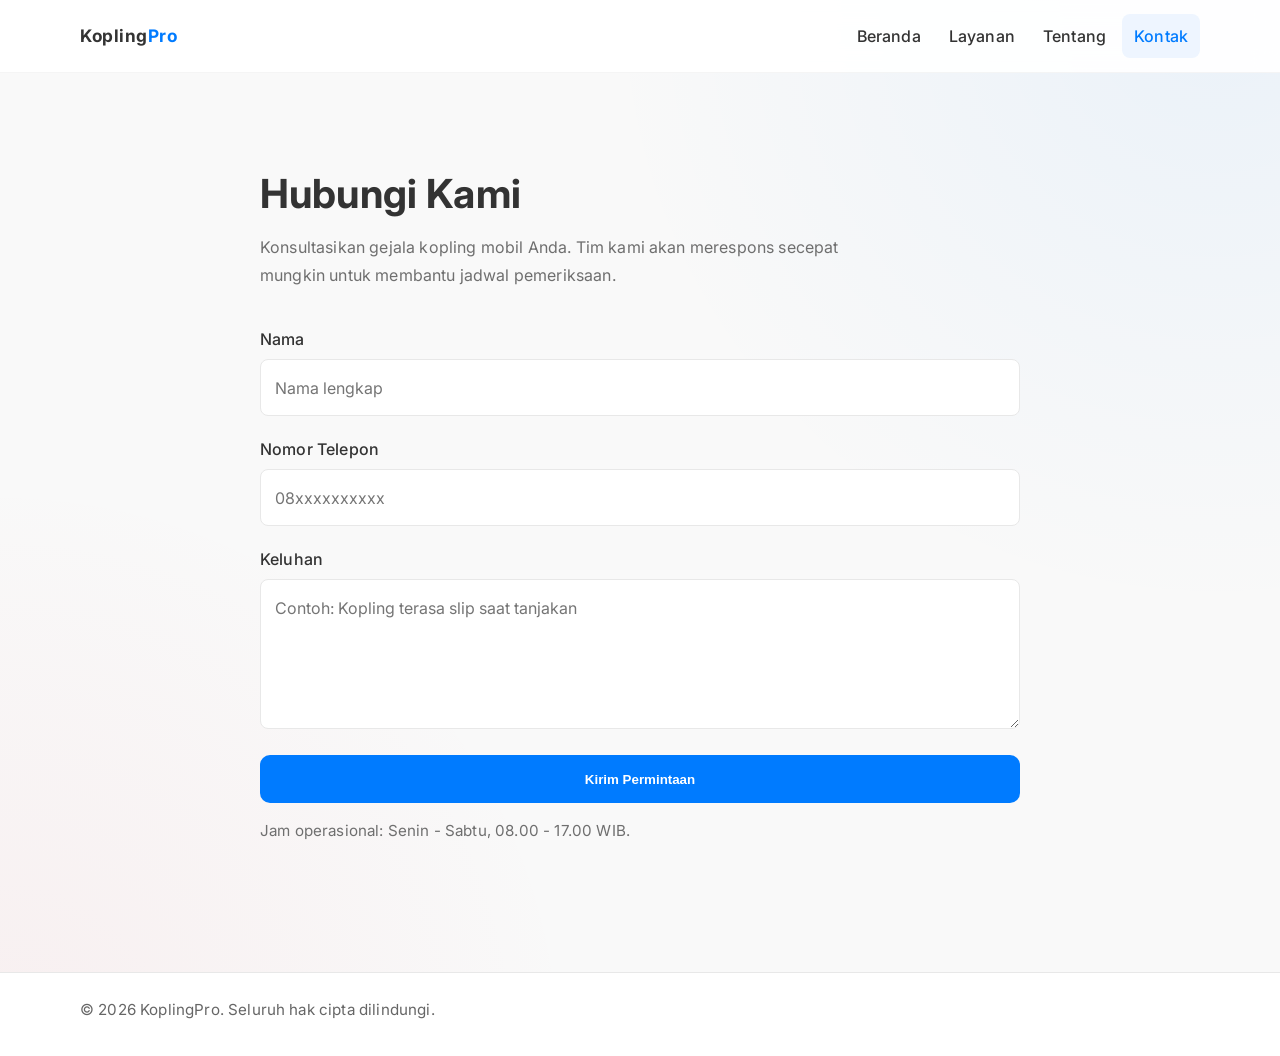
==== kontak.html @ 07fee78d "first commit" ====
<!doctype html>
<html lang="id">
  <head>
    <meta charset="UTF-8" />
    <meta name="viewport" content="width=device-width, initial-scale=1.0" />
    <meta
      name="description"
      content="Hubungi Bengkel Kopling Pro untuk konsultasi masalah kopling mobil Anda dan jadwalkan pemeriksaan."
    />
    <title>Bengkel Kopling Pro | Kontak</title>
    <link rel="stylesheet" href="style.css" />
  </head>
  <body>
    <header class="site-header">
      <div class="container nav">
        <a class="logo" href="index.html">Kopling<span>Pro</span></a>
        <button class="nav-toggle" aria-label="Buka menu" aria-expanded="false">
          <span class="hamburger"></span>
        </button>
        <ul class="nav-menu">
          <li><a href="index.html">Beranda</a></li>
          <li><a href="layanan.html">Layanan</a></li>
          <li><a href="tentang.html">Tentang</a></li>
          <li><a class="active" href="kontak.html">Kontak</a></li>
        </ul>
      </div>
    </header>

    <main class="page-section">
      <div class="container contact-wrap">
        <h1 class="section-title">Hubungi Kami</h1>
        <p class="section-intro">
          Konsultasikan gejala kopling mobil Anda. Tim kami akan merespons secepat mungkin untuk membantu jadwal
          pemeriksaan.
        </p>

        <form>
          <div class="form-group">
            <label for="nama">Nama</label>
            <input id="nama" type="text" name="nama" placeholder="Nama lengkap" required />
          </div>
          <div class="form-group">
            <label for="telepon">Nomor Telepon</label>
            <input id="telepon" type="tel" name="telepon" placeholder="08xxxxxxxxxx" required />
          </div>
          <div class="form-group">
            <label for="pesan">Keluhan</label>
            <textarea id="pesan" name="pesan" placeholder="Contoh: Kopling terasa slip saat tanjakan" required></textarea>
          </div>
          <button class="btn btn-primary btn-block" type="submit">Kirim Permintaan</button>
          <p class="note">Jam operasional: Senin - Sabtu, 08.00 - 17.00 WIB.</p>
        </form>
      </div>
    </main>

    <footer class="site-footer">
      <div class="container">&copy; <span id="year"></span> KoplingPro. Seluruh hak cipta dilindungi.</div>
    </footer>

    <script src="script.js"></script>
  </body>
</html>
---- style.css ----
@import url('https://fonts.googleapis.com/css2?family=Inter:wght@400;500;600;700&display=swap');

:root {
  --bg: #f9f9f9;
  --surface: #ffffff;
  --text: #333333;
  --muted: #6f6f6f;
  --border: #e8e8e8;
  --accent: #007bff;
  --accent-alt: #dc3545;
  --radius: 10px;
  --shadow-soft: 0 8px 20px rgba(0, 0, 0, 0.04);
  --container: 1120px;
}

* {
  box-sizing: border-box;
  margin: 0;
  padding: 0;
}

html {
  scroll-behavior: smooth;
}

body {
  font-family: 'Inter', sans-serif;
  background: radial-gradient(circle at 95% 0%, rgba(0, 123, 255, 0.06), transparent 38%),
    radial-gradient(circle at 0% 100%, rgba(220, 53, 69, 0.05), transparent 35%),
    var(--bg);
  color: var(--text);
  line-height: 1.75;
  letter-spacing: 0.01em;
}

img {
  max-width: 100%;
  display: block;
}

a {
  color: inherit;
  text-decoration: none;
}

.container {
  width: min(100% - 2.5rem, var(--container));
  margin-inline: auto;
}

.site-header {
  position: sticky;
  top: 0;
  z-index: 50;
  background: rgba(255, 255, 255, 0.92);
  backdrop-filter: blur(12px);
  border-bottom: 1px solid rgba(0, 0, 0, 0.04);
}

.nav {
  min-height: 72px;
  display: flex;
  align-items: center;
  justify-content: space-between;
}

.logo {
  font-size: 1.08rem;
  font-weight: 700;
  letter-spacing: 0.03em;
}

.logo span {
  color: var(--accent);
}

.nav-toggle {
  width: 44px;
  height: 44px;
  border: 0;
  border-radius: 8px;
  background: transparent;
  display: grid;
  place-items: center;
  cursor: pointer;
}

.hamburger,
.hamburger::before,
.hamburger::after {
  width: 22px;
  height: 2px;
  border-radius: 2px;
  background: var(--text);
  transition: transform 0.25s ease;
  content: '';
  display: block;
}

.hamburger {
  position: relative;
}

.hamburger::before {
  position: absolute;
  transform: translateY(-7px);
}

.hamburger::after {
  position: absolute;
  transform: translateY(7px);
}

.nav-toggle[aria-expanded='true'] .hamburger {
  background: transparent;
}

.nav-toggle[aria-expanded='true'] .hamburger::before {
  transform: rotate(45deg);
}

.nav-toggle[aria-expanded='true'] .hamburger::after {
  transform: rotate(-45deg);
}

.nav-menu {
  position: fixed;
  top: 72px;
  left: 0;
  right: 0;
  background: rgba(255, 255, 255, 0.98);
  border-bottom: 1px solid var(--border);
  list-style: none;
  padding: 1.1rem 1.25rem 1.4rem;
  display: grid;
  gap: 0.45rem;
  transform: translateY(-130%);
  transition: transform 0.3s ease;
}

.nav-menu.is-open {
  transform: translateY(0);
}

.nav-menu a {
  display: block;
  padding: 0.7rem 0.8rem;
  border-radius: 8px;
  font-weight: 500;
}

.nav-menu a:hover {
  background: #f4f8ff;
  color: var(--accent);
}

.nav-menu a.active {
  background: #eef5ff;
  color: var(--accent);
}

.page-section {
  padding: 4.75rem 0;
}

.section-title {
  font-size: clamp(1.75rem, 2.2vw + 1rem, 2.5rem);
  line-height: 1.25;
  margin-bottom: 0.85rem;
}

.section-intro {
  max-width: 58ch;
  color: var(--muted);
  margin-bottom: 2.25rem;
}

.hero {
  min-height: calc(100vh - 72px);
  display: grid;
  place-items: center;
  padding: 4rem 0 3rem;
}

.hero-content {
  max-width: 720px;
}

.eyebrow {
  font-size: 0.85rem;
  font-weight: 600;
  letter-spacing: 0.12em;
  text-transform: uppercase;
  color: var(--accent);
  margin-bottom: 0.8rem;
}

.hero h1 {
  font-size: clamp(2.1rem, 4.8vw, 4rem);
  line-height: 1.15;
  margin-bottom: 1.15rem;
}

.hero p {
  color: var(--muted);
  max-width: 62ch;
  margin-bottom: 2rem;
}

.btn {
  display: inline-flex;
  align-items: center;
  justify-content: center;
  min-height: 48px;
  padding: 0.82rem 1.25rem;
  border: 1px solid transparent;
  border-radius: 10px;
  font-weight: 600;
  transition: transform 0.2s ease, box-shadow 0.2s ease, background-color 0.2s ease;
}

.btn-primary {
  background: var(--accent);
  color: #ffffff;
}

.btn-primary:hover {
  transform: translateY(-1px);
  box-shadow: 0 10px 20px rgba(0, 123, 255, 0.2);
}

.grid {
  display: grid;
  gap: 1rem;
}

.testimonial-card,
.service-card,
.info-card,
.clutch-card {
  background: var(--surface);
  border: 1px solid var(--border);
  border-radius: var(--radius);
  padding: 1.25rem;
  box-shadow: var(--shadow-soft);
}

.clutch-card {
  padding: 1.35rem;
}

.clutch-card h3 {
  font-size: 1.03rem;
  margin-bottom: 0.42rem;
}

.clutch-card p {
  color: var(--muted);
}

.testimonial-card p {
  color: var(--muted);
  margin-bottom: 0.85rem;
}

.testimonial-card h3 {
  font-size: 1rem;
}

.service-card {
  padding: 1.4rem;
}

.service-card .icon-wrap {
  width: 48px;
  height: 48px;
  border-radius: 12px;
  border: 1px solid #d9e6ff;
  display: grid;
  place-items: center;
  margin-bottom: 1rem;
  color: var(--accent);
}

.service-card h3 {
  margin-bottom: 0.45rem;
  font-size: 1.05rem;
}

.service-card p {
  color: var(--muted);
}

.about-layout {
  display: grid;
  gap: 1rem;
}

.visual-placeholder {
  min-height: 280px;
  border-radius: var(--radius);
  border: 1px dashed #d6d6d6;
  background: linear-gradient(145deg, #ffffff, #f3f5f7);
  display: grid;
  place-items: center;
  text-align: center;
  padding: 1.2rem;
  color: #7b7b7b;
}

.visual-placeholder h3 {
  font-size: 1.25rem;
  color: #555555;
}

.contact-wrap {
  max-width: 760px;
}

.form-group {
  margin-bottom: 1.15rem;
}

label {
  display: block;
  font-weight: 500;
  margin-bottom: 0.4rem;
}

input,
textarea {
  width: 100%;
  border: 1px solid var(--border);
  border-radius: 8px;
  padding: 0.85rem 0.9rem;
  font: inherit;
  background: #fff;
  transition: border-color 0.2s ease, box-shadow 0.2s ease;
}

input:focus,
textarea:focus {
  outline: none;
  border-color: var(--accent);
  box-shadow: 0 0 0 3px rgba(0, 123, 255, 0.14);
}

textarea {
  min-height: 150px;
  resize: vertical;
}

.btn-block {
  width: 100%;
}

.note {
  margin-top: 0.9rem;
  color: var(--muted);
  font-size: 0.95rem;
}

.site-footer {
  border-top: 1px solid var(--border);
  padding: 1.5rem 0 2rem;
  margin-top: 2rem;
  color: #666666;
  font-size: 0.95rem;
  background: #ffffff;
}

@media (min-width: 760px) {
  .nav-toggle {
    display: none;
  }

  .nav-menu {
    position: static;
    transform: none;
    border: 0;
    background: transparent;
    padding: 0;
    display: flex;
    align-items: center;
    gap: 0.25rem;
  }

  .nav-menu a {
    padding: 0.52rem 0.75rem;
  }

  .grid.testimonial-grid {
    grid-template-columns: repeat(3, minmax(0, 1fr));
  }

  .grid.service-grid {
    grid-template-columns: repeat(2, minmax(0, 1fr));
  }

  .grid.clutch-grid {
    grid-template-columns: repeat(2, minmax(0, 1fr));
  }

  .about-layout {
    grid-template-columns: 1.2fr 1fr;
    align-items: center;
  }
}

@media (min-width: 1024px) {
  .page-section {
    padding: 6rem 0;
  }

  .grid.service-grid {
    grid-template-columns: repeat(3, minmax(0, 1fr));
  }

  .grid.clutch-grid {
    grid-template-columns: repeat(3, minmax(0, 1fr));
  }
}
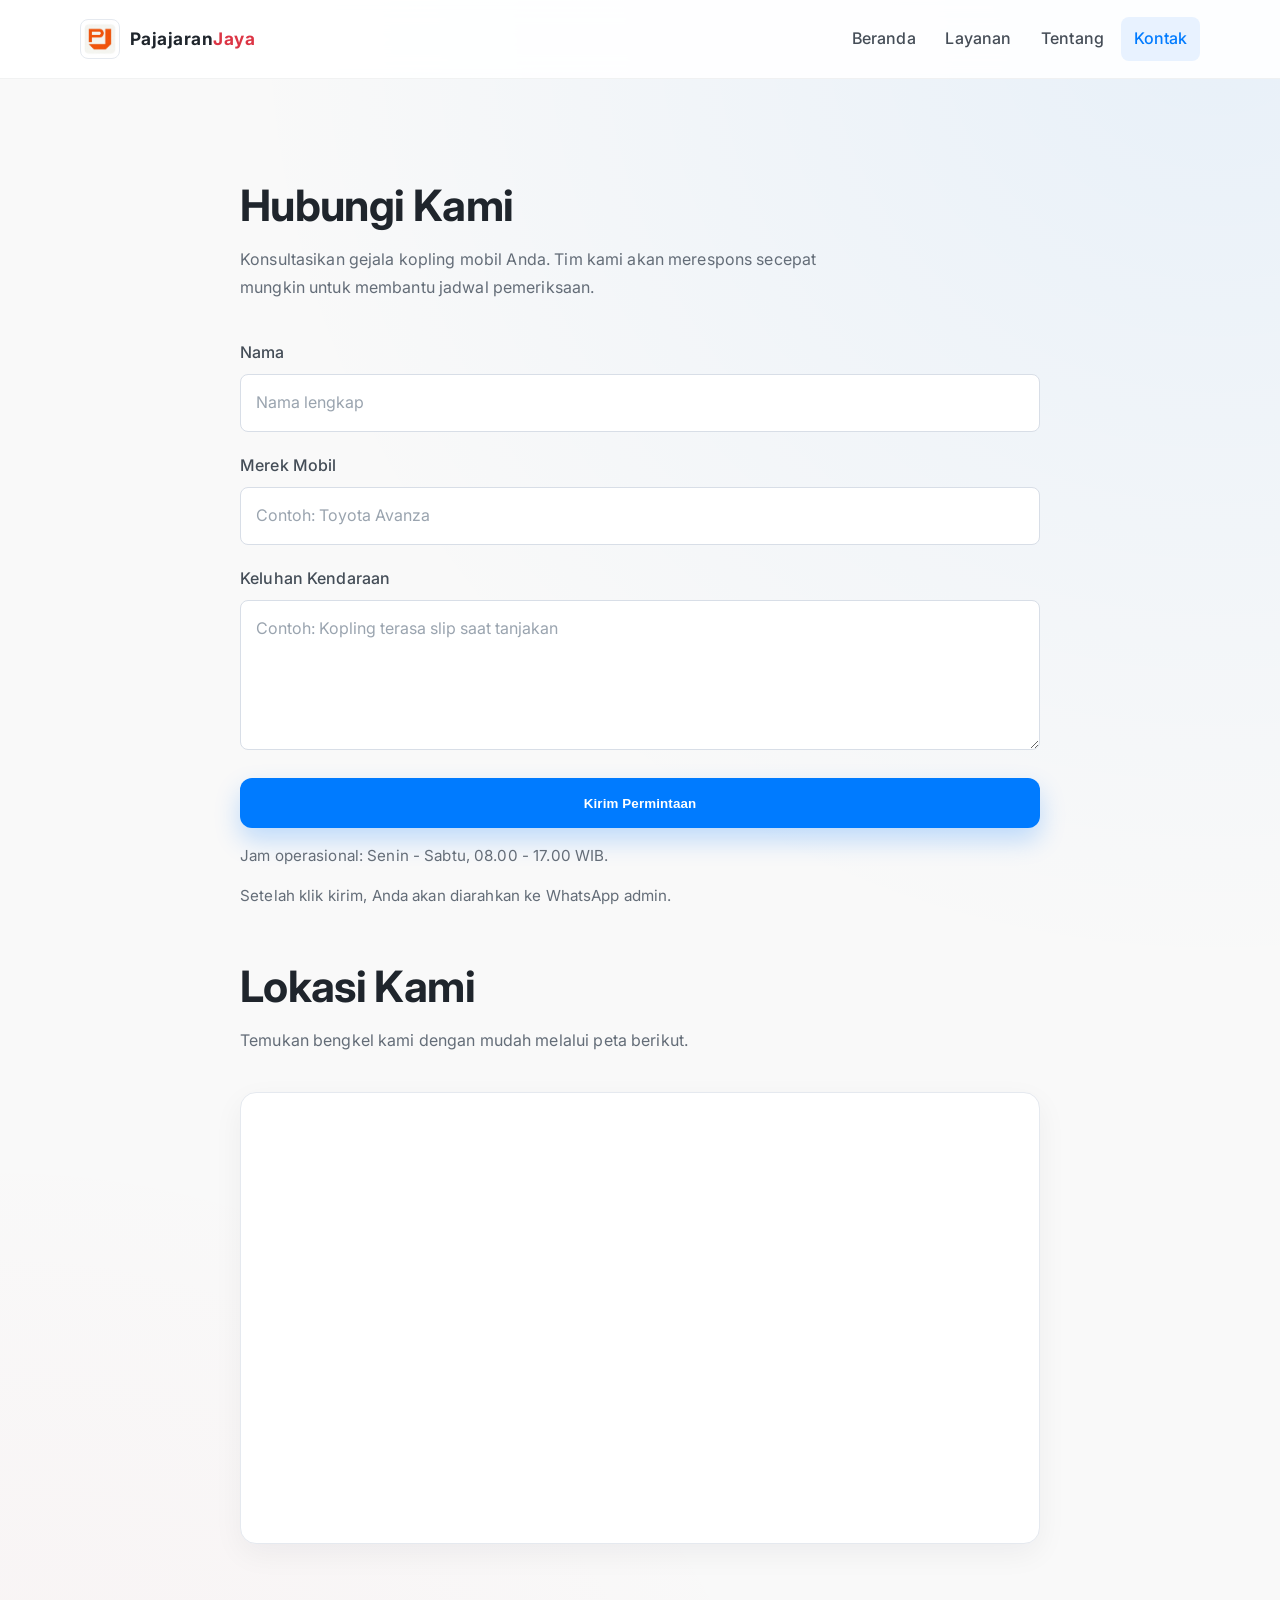
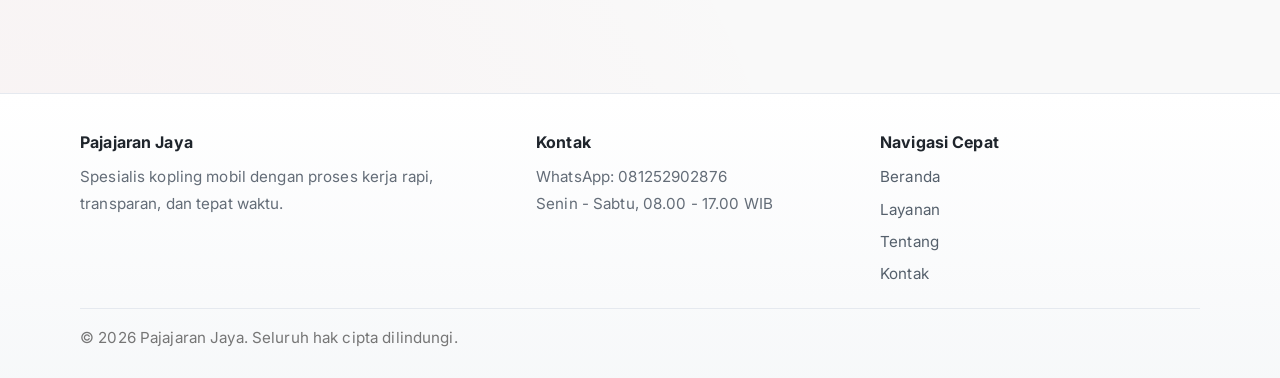
==== commit 332e59dc: "beres 1" ====
--- a/kontak.html
+++ b/kontak.html
@@ -5,15 +5,18 @@
     <meta name="viewport" content="width=device-width, initial-scale=1.0" />
     <meta
       name="description"
-      content="Hubungi Bengkel Kopling Pro untuk konsultasi masalah kopling mobil Anda dan jadwalkan pemeriksaan."
+      content="Hubungi Bengkel  untuk konsultasi masalah kopling mobil Anda dan jadwalkan pemeriksaan."
     />
-    <title>Bengkel Kopling Pro | Kontak</title>
+    <title>Bengkel Pajajaran Jaya Kontak</title>
     <link rel="stylesheet" href="style.css" />
   </head>
   <body>
     <header class="site-header">
       <div class="container nav">
-        <a class="logo" href="index.html">Kopling<span>Pro</span></a>
+        <a class="logo" href="index.html" aria-label="Pajajaran Jaya - Beranda">
+          <img class="logo-mark" src="tempat/logo.png" alt="Logo Pajajaran Jaya" />
+          <span class="logo-text">Pajajaran<span>Jaya</span></span>
+        </a>
         <button class="nav-toggle" aria-label="Buka menu" aria-expanded="false">
           <span class="hamburger"></span>
         </button>
@@ -34,27 +37,65 @@
           pemeriksaan.
         </p>
 
-        <form>
+        <form id="wa-contact-form">
           <div class="form-group">
             <label for="nama">Nama</label>
             <input id="nama" type="text" name="nama" placeholder="Nama lengkap" required />
           </div>
           <div class="form-group">
-            <label for="telepon">Nomor Telepon</label>
-            <input id="telepon" type="tel" name="telepon" placeholder="08xxxxxxxxxx" required />
+            <label for="merek-mobil">Merek Mobil</label>
+            <input id="merek-mobil" type="text" name="merek_mobil" placeholder="Contoh: Toyota Avanza" required />
           </div>
           <div class="form-group">
-            <label for="pesan">Keluhan</label>
+            <label for="pesan">Keluhan Kendaraan</label>
             <textarea id="pesan" name="pesan" placeholder="Contoh: Kopling terasa slip saat tanjakan" required></textarea>
           </div>
           <button class="btn btn-primary btn-block" type="submit">Kirim Permintaan</button>
           <p class="note">Jam operasional: Senin - Sabtu, 08.00 - 17.00 WIB.</p>
+          <p class="note">Setelah klik kirim, Anda akan diarahkan ke WhatsApp admin.</p>
         </form>
+
+        <section class="map-section" aria-label="Lokasi bengkel">
+          <h2 class="section-title">Lokasi Kami</h2>
+          <p class="section-intro">Temukan bengkel kami dengan mudah melalui peta berikut.</p>
+          <div class="map-embed">
+            <iframe
+              src="https://www.google.com/maps/embed?pb=!1m18!1m12!1m3!1d3949.820131284923!2d112.15390479999999!3d-8.1197886!2m3!1f0!2f0!3f0!3m2!1i1024!2i768!4f13.1!3m3!1m2!1s0x2e78ebfa93a4b62b%3A0xb72c8a0e3594ad39!2sPajajaran%20Jaya!5e0!3m2!1sid!2ssg!4v1774678619966!5m2!1sid!2ssg"
+              width="600"
+              height="450"
+              style="border: 0"
+              allowfullscreen=""
+              loading="lazy"
+              referrerpolicy="no-referrer-when-downgrade"
+              title="Lokasi Bengkel Pajajaran Jaya"
+            ></iframe>
+          </div>
+        </section>
       </div>
     </main>
 
     <footer class="site-footer">
-      <div class="container">&copy; <span id="year"></span> KoplingPro. Seluruh hak cipta dilindungi.</div>
+      <div class="container footer-grid">
+        <section>
+          <h3 class="footer-title">Pajajaran Jaya</h3>
+          <p class="footer-text">Spesialis kopling mobil dengan proses kerja rapi, transparan, dan tepat waktu.</p>
+        </section>
+        <section>
+          <h3 class="footer-title">Kontak</h3>
+          <p class="footer-text">WhatsApp: 081252902876</p>
+          <p class="footer-text">Senin - Sabtu, 08.00 - 17.00 WIB</p>
+        </section>
+        <nav aria-label="Navigasi footer">
+          <h3 class="footer-title">Navigasi Cepat</h3>
+          <ul class="footer-links">
+            <li><a href="index.html">Beranda</a></li>
+            <li><a href="layanan.html">Layanan</a></li>
+            <li><a href="tentang.html">Tentang</a></li>
+            <li><a href="kontak.html">Kontak</a></li>
+          </ul>
+        </nav>
+      </div>
+      <div class="container footer-bottom">&copy; <span id="year"></span> Pajajaran Jaya. Seluruh hak cipta dilindungi.</div>
     </footer>
 
     <script src="script.js"></script>
--- a/style.css
+++ b/style.css
@@ -2,14 +2,20 @@
 
 :root {
   --bg: #f9f9f9;
+  --bg-soft: #f4f6f8;
   --surface: #ffffff;
   --text: #333333;
-  --muted: #6f6f6f;
-  --border: #e8e8e8;
+  --text-strong: #1f252c;
+  --muted: #646d78;
+  --border: #e5e9ef;
+  --border-strong: #d8dee7;
   --accent: #007bff;
   --accent-alt: #dc3545;
-  --radius: 10px;
-  --shadow-soft: 0 8px 20px rgba(0, 0, 0, 0.04);
+  --radius-sm: 8px;
+  --radius: 12px;
+  --radius-lg: 16px;
+  --shadow-soft: 0 10px 30px rgba(15, 23, 42, 0.05);
+  --shadow-float: 0 20px 40px rgba(15, 23, 42, 0.08);
   --container: 1120px;
 }
 
@@ -25,12 +31,13 @@
 
 body {
   font-family: 'Inter', sans-serif;
-  background: radial-gradient(circle at 95% 0%, rgba(0, 123, 255, 0.06), transparent 38%),
-    radial-gradient(circle at 0% 100%, rgba(220, 53, 69, 0.05), transparent 35%),
+  background: radial-gradient(circle at 95% 0%, rgba(0, 123, 255, 0.07), transparent 42%),
+    radial-gradient(circle at 0% 100%, rgba(220, 53, 69, 0.04), transparent 36%),
     var(--bg);
   color: var(--text);
-  line-height: 1.75;
-  letter-spacing: 0.01em;
+  line-height: 1.72;
+  letter-spacing: 0.008em;
+  text-rendering: optimizeLegibility;
 }
 
 img {
@@ -41,6 +48,10 @@
 a {
   color: inherit;
   text-decoration: none;
+}
+
+p {
+  margin: 0;
 }
 
 .container {
@@ -52,37 +63,57 @@
   position: sticky;
   top: 0;
   z-index: 50;
-  background: rgba(255, 255, 255, 0.92);
-  backdrop-filter: blur(12px);
-  border-bottom: 1px solid rgba(0, 0, 0, 0.04);
+  background: rgba(255, 255, 255, 0.9);
+  backdrop-filter: blur(14px);
+  border-bottom: 1px solid rgba(31, 37, 44, 0.06);
 }
 
 .nav {
-  min-height: 72px;
+  min-height: 78px;
   display: flex;
   align-items: center;
   justify-content: space-between;
 }
 
 .logo {
+  display: inline-flex;
+  align-items: center;
+  gap: 0.6rem;
   font-size: 1.08rem;
   font-weight: 700;
   letter-spacing: 0.03em;
-}
-
-.logo span {
-  color: var(--accent);
+  color: var(--text-strong);
+}
+
+.logo-mark {
+  width: 40px;
+  height: 40px;
+  object-fit: contain;
+  border-radius: var(--radius-sm);
+  border: 1px solid var(--border);
+  background: #fff;
+  padding: 0.2rem;
+}
+
+.logo-text span {
+  color: var(--accent-alt);
 }
 
 .nav-toggle {
   width: 44px;
   height: 44px;
-  border: 0;
-  border-radius: 8px;
+  border: 1px solid transparent;
+  border-radius: var(--radius-sm);
   background: transparent;
   display: grid;
   place-items: center;
   cursor: pointer;
+  transition: border-color 0.2s ease, background-color 0.2s ease;
+}
+
+.nav-toggle:hover {
+  border-color: var(--border-strong);
+  background: #f5f9ff;
 }
 
 .hamburger,
@@ -125,17 +156,18 @@
 
 .nav-menu {
   position: fixed;
-  top: 72px;
+  top: 78px;
   left: 0;
   right: 0;
   background: rgba(255, 255, 255, 0.98);
   border-bottom: 1px solid var(--border);
   list-style: none;
-  padding: 1.1rem 1.25rem 1.4rem;
-  display: grid;
-  gap: 0.45rem;
+  padding: 1.1rem 1.25rem 1.45rem;
+  display: grid;
+  gap: 0.5rem;
   transform: translateY(-130%);
-  transition: transform 0.3s ease;
+  transition: transform 0.32s ease;
+  box-shadow: 0 16px 34px rgba(15, 23, 42, 0.09);
 }
 
 .nav-menu.is-open {
@@ -144,46 +176,61 @@
 
 .nav-menu a {
   display: block;
-  padding: 0.7rem 0.8rem;
-  border-radius: 8px;
+  padding: 0.72rem 0.84rem;
+  border-radius: var(--radius-sm);
   font-weight: 500;
+  color: #454d57;
+  transition: background-color 0.2s ease, color 0.2s ease;
 }
 
 .nav-menu a:hover {
-  background: #f4f8ff;
-  color: var(--accent);
-}
-
-.nav-menu a.active {
   background: #eef5ff;
   color: var(--accent);
 }
 
+.nav-menu a.active {
+  background: #e8f2ff;
+  color: var(--accent);
+}
+
 .page-section {
-  padding: 4.75rem 0;
+  padding: 5rem 0;
 }
 
 .section-title {
-  font-size: clamp(1.75rem, 2.2vw + 1rem, 2.5rem);
-  line-height: 1.25;
-  margin-bottom: 0.85rem;
+  font-size: clamp(1.78rem, 2.3vw + 1rem, 2.7rem);
+  line-height: 1.2;
+  letter-spacing: -0.015em;
+  color: var(--text-strong);
+  margin-bottom: 0.9rem;
 }
 
 .section-intro {
   max-width: 58ch;
   color: var(--muted);
-  margin-bottom: 2.25rem;
+  margin-bottom: 2.35rem;
 }
 
 .hero {
   min-height: calc(100vh - 72px);
   display: grid;
   place-items: center;
-  padding: 4rem 0 3rem;
+  padding: 4.25rem 0 3.2rem;
+  position: relative;
 }
 
 .hero-content {
-  max-width: 720px;
+  max-width: 760px;
+}
+
+.hero-content::after {
+  content: '';
+  display: block;
+  width: 120px;
+  height: 4px;
+  border-radius: 999px;
+  margin-top: 2rem;
+  background: linear-gradient(90deg, rgba(0, 123, 255, 0.88), rgba(220, 53, 69, 0.45));
 }
 
 .eyebrow {
@@ -197,41 +244,45 @@
 
 .hero h1 {
   font-size: clamp(2.1rem, 4.8vw, 4rem);
-  line-height: 1.15;
-  margin-bottom: 1.15rem;
+  line-height: 1.1;
+  letter-spacing: -0.02em;
+  margin-bottom: 1.2rem;
+  color: var(--text-strong);
 }
 
 .hero p {
   color: var(--muted);
   max-width: 62ch;
-  margin-bottom: 2rem;
+  margin-bottom: 2.1rem;
 }
 
 .btn {
   display: inline-flex;
   align-items: center;
   justify-content: center;
-  min-height: 48px;
-  padding: 0.82rem 1.25rem;
+  min-height: 50px;
+  padding: 0.85rem 1.35rem;
   border: 1px solid transparent;
-  border-radius: 10px;
+  border-radius: var(--radius);
   font-weight: 600;
-  transition: transform 0.2s ease, box-shadow 0.2s ease, background-color 0.2s ease;
+  letter-spacing: 0.01em;
+  transition: transform 0.24s ease, box-shadow 0.24s ease, background-color 0.24s ease;
 }
 
 .btn-primary {
   background: var(--accent);
   color: #ffffff;
+  box-shadow: 0 12px 26px rgba(0, 123, 255, 0.24);
 }
 
 .btn-primary:hover {
-  transform: translateY(-1px);
-  box-shadow: 0 10px 20px rgba(0, 123, 255, 0.2);
+  transform: translateY(-2px);
+  box-shadow: 0 16px 28px rgba(0, 123, 255, 0.3);
 }
 
 .grid {
   display: grid;
-  gap: 1rem;
+  gap: 1.15rem;
 }
 
 .testimonial-card,
@@ -241,17 +292,28 @@
   background: var(--surface);
   border: 1px solid var(--border);
   border-radius: var(--radius);
-  padding: 1.25rem;
+  padding: 1.35rem;
   box-shadow: var(--shadow-soft);
+  transition: transform 0.25s ease, box-shadow 0.25s ease, border-color 0.25s ease;
+}
+
+.testimonial-card:hover,
+.service-card:hover,
+.info-card:hover,
+.clutch-card:hover {
+  transform: translateY(-4px);
+  border-color: var(--border-strong);
+  box-shadow: var(--shadow-float);
 }
 
 .clutch-card {
-  padding: 1.35rem;
+  background: linear-gradient(180deg, #ffffff 0%, #fcfdff 100%);
 }
 
 .clutch-card h3 {
-  font-size: 1.03rem;
-  margin-bottom: 0.42rem;
+  font-size: 1.04rem;
+  margin-bottom: 0.48rem;
+  color: var(--text-strong);
 }
 
 .clutch-card p {
@@ -260,31 +322,34 @@
 
 .testimonial-card p {
   color: var(--muted);
-  margin-bottom: 0.85rem;
+  margin-bottom: 0.95rem;
 }
 
 .testimonial-card h3 {
-  font-size: 1rem;
+  font-size: 0.99rem;
+  color: var(--text-strong);
 }
 
 .service-card {
-  padding: 1.4rem;
+  padding: 1.45rem;
 }
 
 .service-card .icon-wrap {
-  width: 48px;
-  height: 48px;
-  border-radius: 12px;
-  border: 1px solid #d9e6ff;
+  width: 50px;
+  height: 50px;
+  border-radius: 14px;
+  border: 1px solid #dbe7fb;
+  background: #f6faff;
   display: grid;
   place-items: center;
-  margin-bottom: 1rem;
+  margin-bottom: 1.05rem;
   color: var(--accent);
 }
 
 .service-card h3 {
-  margin-bottom: 0.45rem;
-  font-size: 1.05rem;
+  margin-bottom: 0.5rem;
+  font-size: 1.07rem;
+  color: var(--text-strong);
 }
 
 .service-card p {
@@ -293,12 +358,12 @@
 
 .about-layout {
   display: grid;
-  gap: 1rem;
+  gap: 1.2rem;
 }
 
 .visual-placeholder {
   min-height: 280px;
-  border-radius: var(--radius);
+  border-radius: var(--radius-lg);
   border: 1px dashed #d6d6d6;
   background: linear-gradient(145deg, #ffffff, #f3f5f7);
   display: grid;
@@ -313,29 +378,52 @@
   color: #555555;
 }
 
+.about-photo-wrap {
+  border-radius: var(--radius-lg);
+  border: 1px solid var(--border);
+  overflow: hidden;
+  box-shadow: var(--shadow-soft);
+  background: #ffffff;
+}
+
+.about-photo {
+  width: 100%;
+  height: 100%;
+  min-height: 280px;
+  object-fit: cover;
+  display: block;
+}
+
 .contact-wrap {
-  max-width: 760px;
+  max-width: 800px;
 }
 
 .form-group {
-  margin-bottom: 1.15rem;
+  margin-bottom: 1.25rem;
 }
 
 label {
   display: block;
   font-weight: 500;
-  margin-bottom: 0.4rem;
+  margin-bottom: 0.46rem;
+  color: #444d57;
 }
 
 input,
 textarea {
   width: 100%;
-  border: 1px solid var(--border);
-  border-radius: 8px;
-  padding: 0.85rem 0.9rem;
+  border: 1px solid var(--border-strong);
+  border-radius: var(--radius-sm);
+  padding: 0.9rem 0.92rem;
   font: inherit;
+  color: var(--text);
   background: #fff;
   transition: border-color 0.2s ease, box-shadow 0.2s ease;
+}
+
+input::placeholder,
+textarea::placeholder {
+  color: #9aa4af;
 }
 
 input:focus,
@@ -360,13 +448,84 @@
   font-size: 0.95rem;
 }
 
+.map-section {
+  margin-top: 3.2rem;
+}
+
+.map-embed {
+  border: 1px solid var(--border);
+  border-radius: var(--radius-lg);
+  overflow: hidden;
+  box-shadow: var(--shadow-soft);
+  background: #ffffff;
+}
+
+.map-embed iframe {
+  width: 100%;
+  min-height: 340px;
+  display: block;
+}
+
 .site-footer {
   border-top: 1px solid var(--border);
-  padding: 1.5rem 0 2rem;
-  margin-top: 2rem;
+  margin-top: 3rem;
   color: #666666;
   font-size: 0.95rem;
-  background: #ffffff;
+  background: linear-gradient(180deg, #ffffff 0%, var(--bg-soft) 130%);
+}
+
+.footer-grid {
+  padding: 2.2rem 0 1.3rem;
+  display: grid;
+  gap: 1.5rem;
+}
+
+.footer-title {
+  color: var(--text-strong);
+  font-size: 1rem;
+  margin-bottom: 0.5rem;
+}
+
+.footer-text {
+  color: var(--muted);
+}
+
+.footer-links {
+  list-style: none;
+  display: grid;
+  gap: 0.38rem;
+}
+
+.footer-links a {
+  color: #55606c;
+  transition: color 0.2s ease, transform 0.2s ease;
+}
+
+.footer-links a:hover {
+  color: var(--accent);
+  transform: translateX(2px);
+}
+
+.footer-bottom {
+  border-top: 1px solid var(--border);
+  padding: 1rem 0 1.65rem;
+  color: #767676;
+}
+
+@media (max-width: 759px) {
+  .hero {
+    min-height: auto;
+    padding-top: 3.2rem;
+  }
+
+  .hero-content::after {
+    width: 92px;
+    margin-top: 1.55rem;
+  }
+
+  .section-intro {
+    margin-bottom: 1.9rem;
+  }
 }
 
 @media (min-width: 760px) {
@@ -379,14 +538,15 @@
     transform: none;
     border: 0;
     background: transparent;
+    box-shadow: none;
     padding: 0;
     display: flex;
     align-items: center;
-    gap: 0.25rem;
+    gap: 0.3rem;
   }
 
   .nav-menu a {
-    padding: 0.52rem 0.75rem;
+    padding: 0.54rem 0.78rem;
   }
 
   .grid.testimonial-grid {
@@ -404,12 +564,17 @@
   .about-layout {
     grid-template-columns: 1.2fr 1fr;
     align-items: center;
+    gap: 1.35rem;
+  }
+
+  .footer-grid {
+    grid-template-columns: 1.35fr 1fr 1fr;
   }
 }
 
 @media (min-width: 1024px) {
   .page-section {
-    padding: 6rem 0;
+    padding: 6.3rem 0;
   }
 
   .grid.service-grid {
@@ -419,4 +584,19 @@
   .grid.clutch-grid {
     grid-template-columns: repeat(3, minmax(0, 1fr));
   }
-}
+
+  .hero h1 {
+    max-width: 15.5ch;
+  }
+}
+
+@media (prefers-reduced-motion: reduce) {
+  *,
+  *::before,
+  *::after {
+    animation-duration: 0.01ms !important;
+    animation-iteration-count: 1 !important;
+    transition-duration: 0.01ms !important;
+    scroll-behavior: auto !important;
+  }
+}
